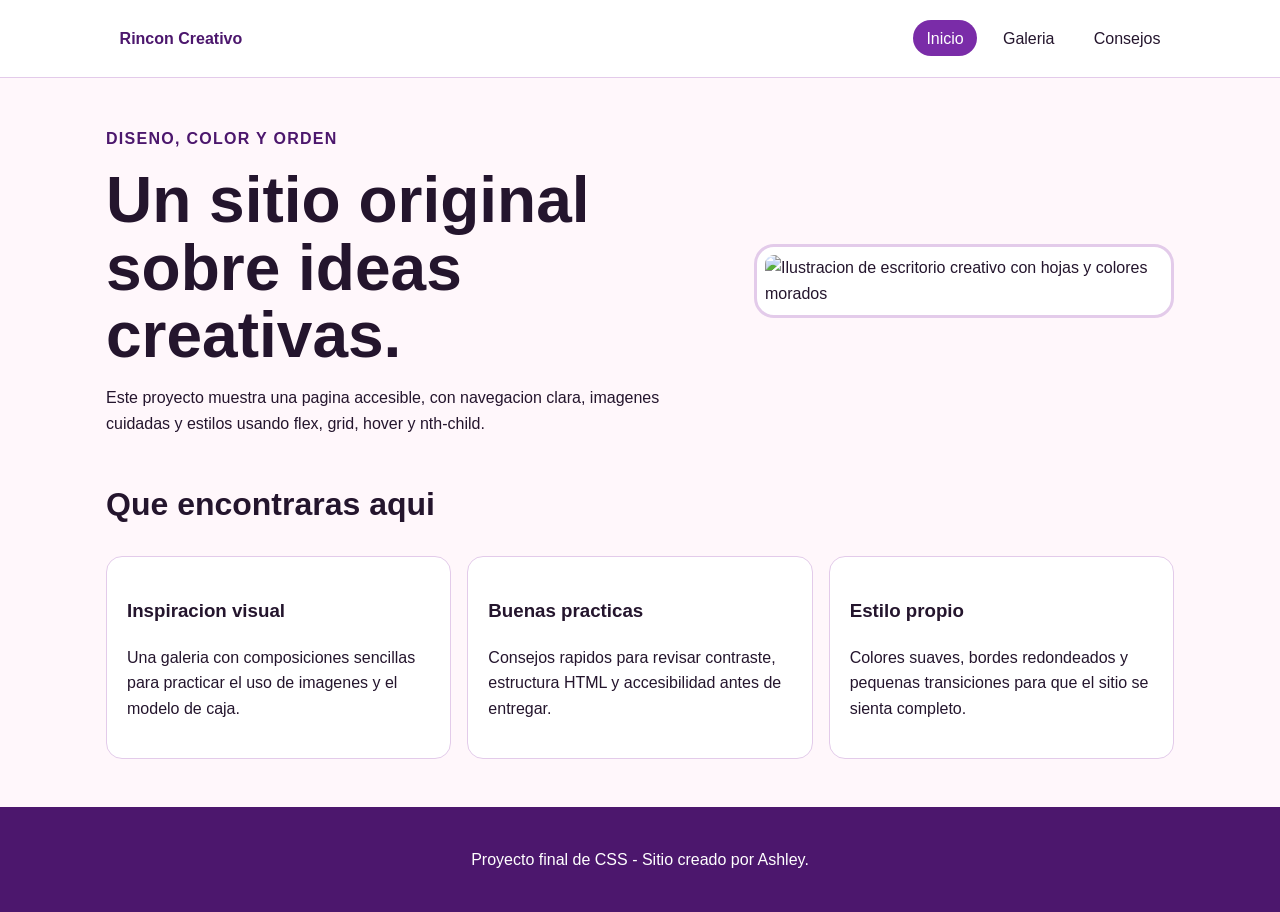
==== index.html @ 0d47077f "Add files via upload" ====
<!DOCTYPE html>
<html lang="es">
<head>
  <meta charset="UTF-8">
  <meta name="viewport" content="width=device-width, initial-scale=1.0">
  <title>Rincon Creativo | Inicio</title>
  <link rel="stylesheet" href="styles.css">
</head>
<body>
  <a class="skip-link" href="#contenido">Saltar al contenido principal</a>

  <header>
    <nav aria-label="Navegacion principal">
      <a class="logo" href="index.html">Rincon Creativo</a>
      <ul>
        <li><a href="index.html" aria-current="page">Inicio</a></li>
        <li><a href="galeria.html">Galeria</a></li>
        <li><a href="consejos.html">Consejos</a></li>
      </ul>
    </nav>
  </header>

  <main id="contenido">
    <section class="hero">
      <div>
        <p class="eyebrow">Diseno, color y orden</p>
        <h1>Un sitio original sobre ideas creativas.</h1>
        <p>Este proyecto muestra una pagina accesible, con navegacion clara, imagenes cuidadas y estilos usando flex, grid, hover y nth-child.</p>
      </div>
      <img src="images/hero.svg" alt="Ilustracion de escritorio creativo con hojas y colores morados">
    </section>

    <section class="intro">
      <h2>Que encontraras aqui</h2>
      <div class="features">
        <article>
          <h3>Inspiracion visual</h3>
          <p>Una galeria con composiciones sencillas para practicar el uso de imagenes y el modelo de caja.</p>
        </article>
        <article>
          <h3>Buenas practicas</h3>
          <p>Consejos rapidos para revisar contraste, estructura HTML y accesibilidad antes de entregar.</p>
        </article>
        <article>
          <h3>Estilo propio</h3>
          <p>Colores suaves, bordes redondeados y pequenas transiciones para que el sitio se sienta completo.</p>
        </article>
      </div>
    </section>
  </main>

  <footer>
    <p>Proyecto final de CSS - Sitio creado por Ashley.</p>
  </footer>
</body>
</html>
---- styles.css ----
:root {
  --bg: #fff7fb;
  --text: #24152d;
  --muted: #5f4a68;
  --accent: #7a2ca8;
  --accent-dark: #4c176d;
  --line: #e3cbea;
  --white: #ffffff;
}

* {
  box-sizing: border-box;
}

body {
  margin: 0;
  font-family: Arial, Helvetica, sans-serif;
  line-height: 1.6;
  color: var(--text);
  background: var(--bg);
}

.skip-link {
  position: absolute;
  left: 1rem;
  top: -4rem;
  background: var(--accent-dark);
  color: var(--white);
  padding: 0.75rem 1rem;
  border-radius: 0.5rem;
  z-index: 10;
}

.skip-link:focus {
  top: 1rem;
}

header {
  background: var(--white);
  border-bottom: 1px solid var(--line);
}

nav {
  max-width: 1100px;
  margin: 0 auto;
  padding: 1rem;
  display: flex;
  justify-content: space-between;
  align-items: center;
  gap: 1rem;
}

.logo {
  font-weight: 800;
  color: var(--accent-dark);
  text-decoration: none;
}

nav ul {
  list-style: none;
  margin: 0;
  padding: 0;
  display: flex;
  gap: 0.75rem;
  flex-wrap: wrap;
}

nav a {
  color: var(--text);
  text-decoration: none;
  padding: 0.6rem 0.85rem;
  border-radius: 999px;
  transition: background-color 0.25s ease, color 0.25s ease, transform 0.25s ease;
}

nav a:hover,
nav a:focus,
nav a[aria-current="page"] {
  background: var(--accent);
  color: var(--white);
  transform: translateY(-2px);
}

main {
  max-width: 1100px;
  margin: 0 auto;
  padding: 2rem 1rem 3rem;
}

.hero,
.split {
  display: flex;
  align-items: center;
  gap: 2rem;
}

.hero div,
.split div {
  flex: 1;
}

h1 {
  font-size: clamp(2rem, 5vw, 4rem);
  line-height: 1.05;
  margin: 0 0 1rem;
}

h2 {
  font-size: 2rem;
}

.eyebrow {
  color: var(--accent-dark);
  font-weight: 700;
  text-transform: uppercase;
  letter-spacing: 0.08em;
}

img {
  max-width: 100%;
  height: auto;
  border: 3px solid var(--line);
  padding: 0.5rem;
  border-radius: 1.25rem;
  background: var(--white);
}

.hero img,
.split img {
  width: min(420px, 100%);
}

.features,
.gallery {
  display: grid;
  grid-template-columns: repeat(3, 1fr);
  gap: 1rem;
}

.features article {
  background: var(--white);
  border: 1px solid var(--line);
  border-radius: 1rem;
  padding: 1.25rem;
}

.gallery img {
  width: 100%;
  aspect-ratio: 1 / 1;
  object-fit: cover;
  transition: transform 0.25s ease, box-shadow 0.25s ease;
}

.gallery img:hover {
  transform: scale(1.04) rotate(1deg);
  box-shadow: 0 1rem 2rem rgba(76, 23, 109, 0.18);
}

.gallery img:nth-child(odd) {
  border-radius: 2rem 0.75rem;
}

.gallery img:nth-child(even) {
  border-radius: 0.75rem 2rem;
}

.checklist {
  background: var(--white);
  border-left: 0.35rem solid var(--accent);
  padding: 1rem 1rem 1rem 2rem;
  border-radius: 0.75rem;
}

footer {
  text-align: center;
  padding: 1.5rem;
  background: var(--accent-dark);
  color: var(--white);
}

@media (max-width: 760px) {
  nav,
  .hero,
  .split {
    align-items: flex-start;
    flex-direction: column;
  }

  .features,
  .gallery {
    grid-template-columns: 1fr;
  }
}
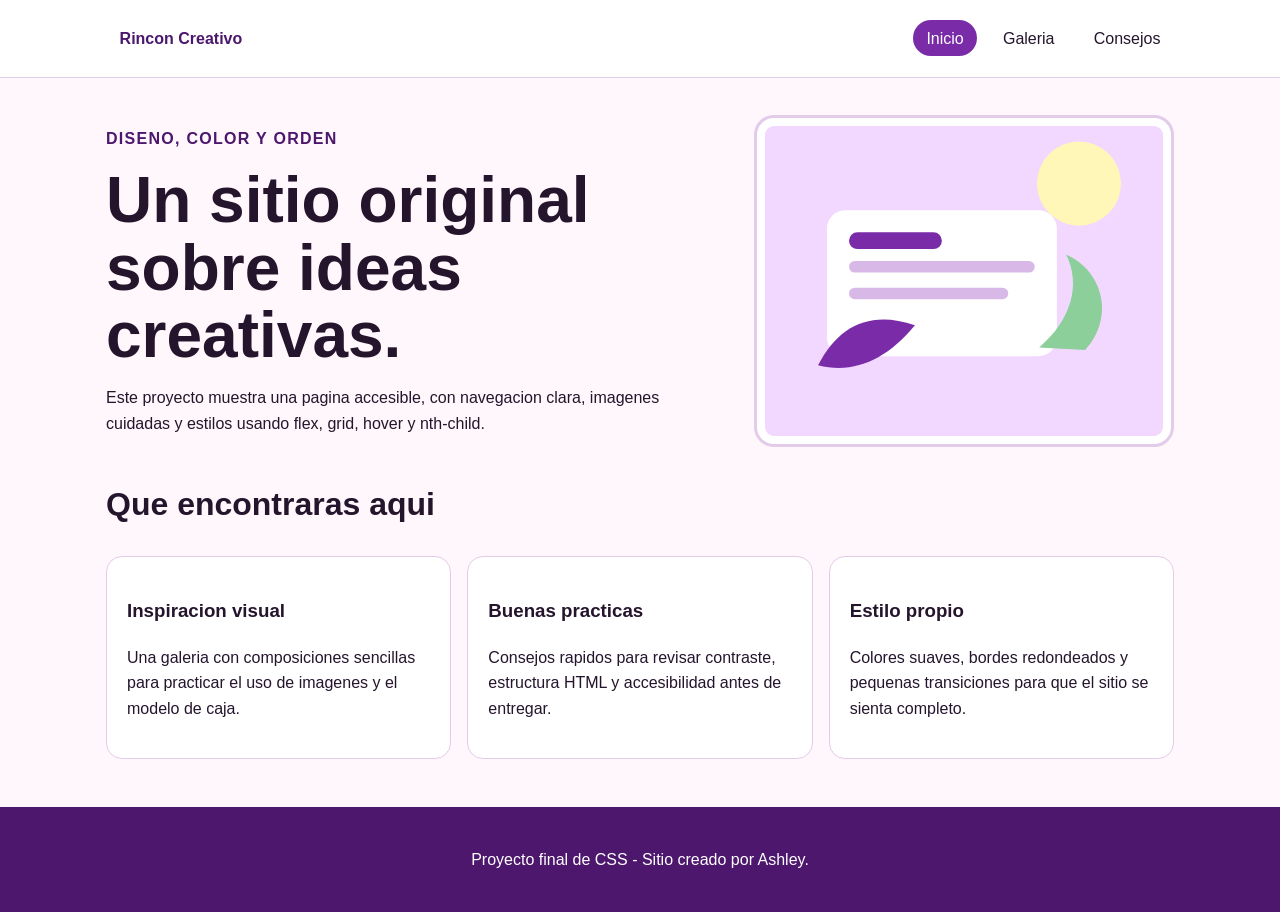
==== commit 1cbb3064: "Update index.html" ====
--- a/index.html
+++ b/index.html
@@ -27,7 +27,7 @@
         <h1>Un sitio original sobre ideas creativas.</h1>
         <p>Este proyecto muestra una pagina accesible, con navegacion clara, imagenes cuidadas y estilos usando flex, grid, hover y nth-child.</p>
       </div>
-      <img src="images/hero.svg" alt="Ilustracion de escritorio creativo con hojas y colores morados">
+      <img src="hero.svg" alt="Ilustracion de escritorio creativo con hojas y colores morados">
     </section>
 
     <section class="intro">
